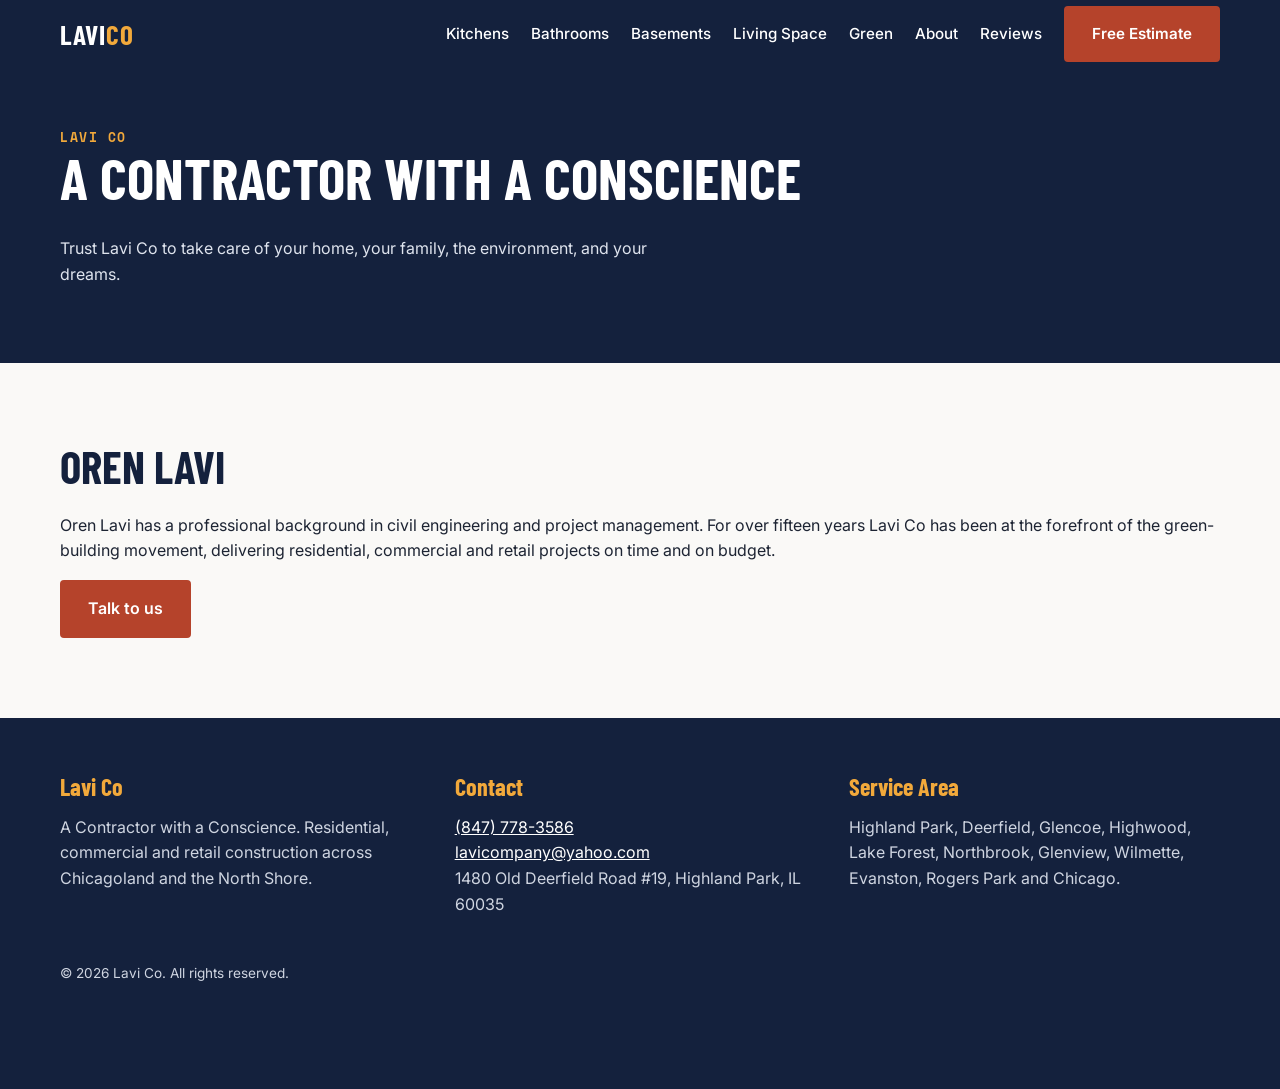
==== about.html @ 495c6290 "Initial Lavi Co website" ====
<!doctype html><html lang="en"><head><meta charset="utf-8"><meta name="viewport" content="width=device-width,initial-scale=1">
<title>About Lavi Co | A Contractor with a Conscience</title><meta name="description" content="Meet Oren Lavi and Lavi Co: over fifteen years of green-building and renovation experience in Chicagoland.">
<link rel="preconnect" href="https://fonts.googleapis.com"><link href="https://fonts.googleapis.com/css2?family=Barlow+Condensed:wght@600;700&family=Inter:wght@400;500;600&family=Space+Mono&display=swap" rel="stylesheet">
<link rel="stylesheet" href="assets/style.css"><script type="application/ld+json">{"@context": "https://schema.org", "@type": ["GeneralContractor", "LocalBusiness"], "name": "Lavi Co", "url": "https://lavicompany.com/", "telephone": "(847) 778-3586", "email": "lavicompany@yahoo.com", "address": {"@type": "PostalAddress", "streetAddress": "1480 Old Deerfield Road #19", "addressLocality": "Highland Park", "addressRegion": "IL", "postalCode": "60035", "addressCountry": "US"}, "areaServed": ["Highland Park", "Deerfield", "Glencoe", "Highwood", "Lake Forest", "Northbrook", "Glenview", "Wilmette", "Evanston", "Rogers Park", "Chicago"], "slogan": "A Contractor with a Conscience"}</script></head><body>
<header><div class="wrap"><a class="logo" href="/">Lavi<span>Co</span></a><button class="menu" onclick="document.querySelector('nav').classList.toggle('open')" aria-label="Menu">Menu</button>
<nav><a href="/kitchens.html">Kitchens</a><a href="/bathrooms.html">Bathrooms</a><a href="/basements.html">Basements</a><a href="/living-space.html">Living Space</a><a href="/green-building.html">Green</a><a href="/about.html">About</a><a href="/testimonials.html">Reviews</a><a class="btn" href="/contact.html">Free Estimate</a></nav></div></header>
<div class="page-head"><div class="wrap"><div class="eyebrow" style="color:var(--amber)">Lavi Co</div><h1>A Contractor with a Conscience</h1><p>Trust Lavi Co to take care of your home, your family, the environment, and your dreams.</p></div></div><section><div class="wrap"><h2>Oren Lavi</h2><p>Oren Lavi has a professional background in civil engineering and project management. For over fifteen years Lavi Co has been at the forefront of the green-building movement, delivering residential, commercial and retail projects on time and on budget.</p><a class="btn" href="/contact.html">Talk to us</a></div></section>
<footer><div class="wrap grid"><div><h3>Lavi Co</h3><p>A Contractor with a Conscience. Residential, commercial and retail construction across Chicagoland and the North Shore.</p></div>
<div><h3>Contact</h3><p><a href="tel:+18477783586">(847) 778-3586</a><br><a href="mailto:lavicompany@yahoo.com">lavicompany@yahoo.com</a><br>1480 Old Deerfield Road #19, Highland Park, IL 60035</p></div>
<div><h3>Service Area</h3><p>Highland Park, Deerfield, Glencoe, Highwood, Lake Forest, Northbrook, Glenview, Wilmette, Evanston, Rogers Park and Chicago.</p></div></div><div class="wrap"><p style="margin-top:30px;font-size:.85rem">© 2026 Lavi Co. All rights reserved.</p></div></footer>
<div class="bar"><a href="tel:+18477783586">Call</a><a href="/contact.html">Free Estimate</a></div></body></html>
---- assets/style.css ----
:root{--navy:#14213D;--brick:#B5432B;--amber:#F2A93B;--steel:#5B6573;--concrete:#EEF0F2;--plaster:#FAF9F7;--green:#2F7D5B}
*{box-sizing:border-box}html{scroll-behavior:smooth}
body{margin:0;font:400 1rem/1.6 Inter,system-ui,sans-serif;color:#1d2433;background:var(--plaster)}
h1,h2,h3{font-family:"Barlow Condensed",Impact,sans-serif;line-height:1.05;margin:0 0 .5em;color:var(--navy)}
h1{font-size:clamp(2.4rem,7vw,4.5rem);text-transform:uppercase}h2{font-size:clamp(1.8rem,4vw,2.8rem);text-transform:uppercase}h3{font-size:1.5rem}
a{color:var(--brick)}img{max-width:100%}
.wrap{max-width:1200px;margin:auto;padding:0 20px}
.eyebrow{font:600 .8rem "Space Mono",monospace;letter-spacing:.12em;text-transform:uppercase;color:var(--brick)}
header{position:sticky;top:0;z-index:20;background:var(--navy);color:#fff}
header .wrap{display:flex;align-items:center;justify-content:space-between;height:68px;gap:16px}
.logo{font:700 1.7rem "Barlow Condensed";color:#fff;text-decoration:none;text-transform:uppercase;letter-spacing:.04em}.logo span{color:var(--amber)}
nav{display:flex;gap:22px;align-items:center}nav a{color:#fff;text-decoration:none;font-weight:500;font-size:.95rem}nav a:hover{color:var(--amber)}
.menu{display:none;background:none;border:1px solid #fff5;color:#fff;padding:8px 12px;border-radius:4px;font-size:1rem}
.btn{display:inline-block;background:var(--brick);color:#fff!important;padding:14px 26px;border-radius:4px;font-weight:600;text-decoration:none;border:2px solid var(--brick);min-height:48px}
.btn:hover{background:#963520}.btn.alt{background:transparent;border-color:#fff}.btn.alt.dark{color:var(--navy)!important;border-color:var(--navy)}
.hero{background:var(--navy);color:#fff;padding:90px 0 100px;position:relative;overflow:hidden;
background-image:linear-gradient(#ffffff14 1px,transparent 1px),linear-gradient(90deg,#ffffff14 1px,transparent 1px);background-size:40px 40px}
.hero:after{content:"";position:absolute;right:-80px;top:0;bottom:0;width:260px;background:var(--brick);transform:skewX(-14deg);opacity:.9}
.hero .wrap{position:relative;z-index:1}.hero h1{color:#fff;max-width:760px}.hero p{max-width:600px;font-size:1.15rem;color:#dfe4ee}
.hero .eyebrow{color:var(--amber)}.cta{display:flex;gap:14px;flex-wrap:wrap;margin-top:28px}
.trust{background:var(--amber);color:var(--navy);font-weight:600}.trust .wrap{display:flex;gap:28px;flex-wrap:wrap;padding:14px 20px;justify-content:center}
section{padding:80px 0}.alt-bg{background:var(--concrete)}
.grid{display:grid;gap:24px;grid-template-columns:repeat(auto-fit,minmax(260px,1fr))}
.card{background:#fff;border:1px solid #dde1e6;border-radius:4px;padding:28px;box-shadow:0 2px 8px #0000000a}
.card .ico{width:48px;height:48px;background:var(--navy);color:var(--amber);display:grid;place-items:center;border-radius:4px;font-size:1.5rem;margin-bottom:14px}
.card a.more{font-weight:600;text-decoration:none}
.tile{aspect-ratio:4/3;background:linear-gradient(135deg,var(--navy),var(--steel));border-radius:4px;color:#fff;display:flex;align-items:flex-end;padding:16px;font:600 1.1rem "Barlow Condensed";position:relative}
.tile:before{content:"PHOTO PLACEHOLDER";position:absolute;top:12px;left:16px;font:.65rem "Space Mono";color:var(--amber);letter-spacing:.1em}
.steps{counter-reset:s}.steps .card:before{counter-increment:s;content:"0" counter(s);font:700 2.4rem "Barlow Condensed";color:var(--brick);display:block}
form{display:grid;gap:14px;max-width:640px}label{font-weight:600;font-size:.9rem}
input,select,textarea{width:100%;padding:13px;border:1px solid #b9bfc7;border-radius:4px;font:inherit;background:#fff}
.page-head{background:var(--navy);color:#fff;padding:60px 0}.page-head h1{color:#fff;font-size:clamp(2.2rem,5vw,3.6rem)}.page-head p{max-width:650px;color:#dfe4ee}
ul.check{list-style:none;padding:0}ul.check li{padding-left:28px;position:relative;margin:8px 0}ul.check li:before{content:"✓";position:absolute;left:0;color:var(--green);font-weight:700}
footer{background:var(--navy);color:#cfd5e1;padding:56px 0 90px}footer a{color:#fff}footer h3{color:var(--amber)}
.bar{display:none}
@media(max-width:820px){.menu{display:block}nav{display:none;position:absolute;top:68px;left:0;right:0;background:var(--navy);flex-direction:column;padding:20px;align-items:flex-start}nav.open{display:flex}
.hero:after{display:none}section{padding:56px 0}
.bar{display:flex;position:fixed;bottom:0;left:0;right:0;z-index:30}.bar a{flex:1;text-align:center;padding:15px;font-weight:600;color:#fff;text-decoration:none}.bar a:first-child{background:var(--navy)}.bar a:last-child{background:var(--brick)}}
@media(prefers-reduced-motion:reduce){html{scroll-behavior:auto}}
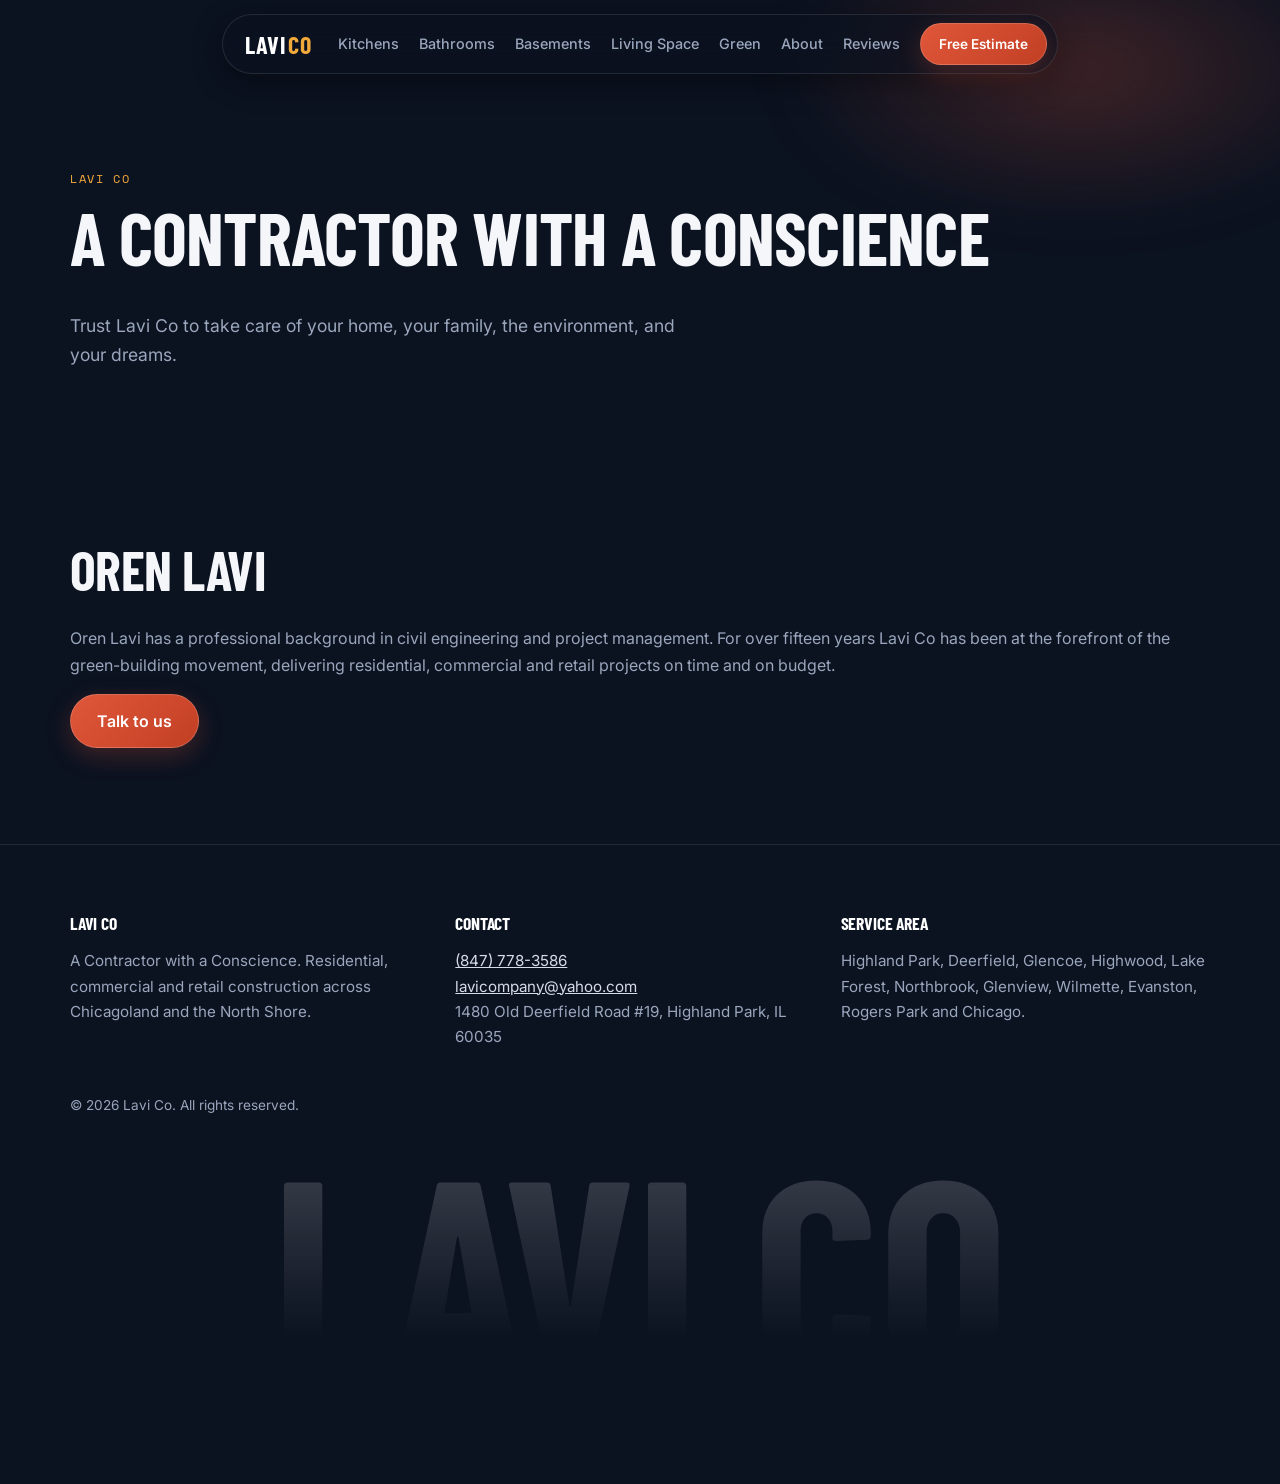
==== commit 453c4b95: "Redesign with 21st.dev-inspired dark UI: glass navbar, bento services, review marquee" ====
--- a/about.html
+++ b/about.html
@@ -2,10 +2,10 @@
 <title>About Lavi Co | A Contractor with a Conscience</title><meta name="description" content="Meet Oren Lavi and Lavi Co: over fifteen years of green-building and renovation experience in Chicagoland.">
 <link rel="preconnect" href="https://fonts.googleapis.com"><link href="https://fonts.googleapis.com/css2?family=Barlow+Condensed:wght@600;700&family=Inter:wght@400;500;600&family=Space+Mono&display=swap" rel="stylesheet">
 <link rel="stylesheet" href="assets/style.css"><script type="application/ld+json">{"@context": "https://schema.org", "@type": ["GeneralContractor", "LocalBusiness"], "name": "Lavi Co", "url": "https://lavicompany.com/", "telephone": "(847) 778-3586", "email": "lavicompany@yahoo.com", "address": {"@type": "PostalAddress", "streetAddress": "1480 Old Deerfield Road #19", "addressLocality": "Highland Park", "addressRegion": "IL", "postalCode": "60035", "addressCountry": "US"}, "areaServed": ["Highland Park", "Deerfield", "Glencoe", "Highwood", "Lake Forest", "Northbrook", "Glenview", "Wilmette", "Evanston", "Rogers Park", "Chicago"], "slogan": "A Contractor with a Conscience"}</script></head><body>
-<header><div class="wrap"><a class="logo" href="/">Lavi<span>Co</span></a><button class="menu" onclick="document.querySelector('nav').classList.toggle('open')" aria-label="Menu">Menu</button>
-<nav><a href="/kitchens.html">Kitchens</a><a href="/bathrooms.html">Bathrooms</a><a href="/basements.html">Basements</a><a href="/living-space.html">Living Space</a><a href="/green-building.html">Green</a><a href="/about.html">About</a><a href="/testimonials.html">Reviews</a><a class="btn" href="/contact.html">Free Estimate</a></nav></div></header>
-<div class="page-head"><div class="wrap"><div class="eyebrow" style="color:var(--amber)">Lavi Co</div><h1>A Contractor with a Conscience</h1><p>Trust Lavi Co to take care of your home, your family, the environment, and your dreams.</p></div></div><section><div class="wrap"><h2>Oren Lavi</h2><p>Oren Lavi has a professional background in civil engineering and project management. For over fifteen years Lavi Co has been at the forefront of the green-building movement, delivering residential, commercial and retail projects on time and on budget.</p><a class="btn" href="/contact.html">Talk to us</a></div></section>
-<footer><div class="wrap grid"><div><h3>Lavi Co</h3><p>A Contractor with a Conscience. Residential, commercial and retail construction across Chicagoland and the North Shore.</p></div>
+<header><div class="wrap"><div class="navbox"><a class="logo" href="/">Lavi<span>Co</span></a><button class="menu" onclick="document.querySelector('nav').classList.toggle('open')" aria-label="Menu">Menu ☰</button>
+<nav><a href="/kitchens.html">Kitchens</a><a href="/bathrooms.html">Bathrooms</a><a href="/basements.html">Basements</a><a href="/living-space.html">Living Space</a><a href="/green-building.html">Green</a><a href="/about.html">About</a><a href="/testimonials.html">Reviews</a><a class="btn sm" href="/contact.html">Free Estimate</a></nav></div></div></header>
+<div class="page-head"><div class="wrap"><span class="eyebrow">Lavi Co</span><h1>A Contractor with a Conscience</h1><p>Trust Lavi Co to take care of your home, your family, the environment, and your dreams.</p></div></div><section><div class="wrap"><h2>Oren Lavi</h2><p>Oren Lavi has a professional background in civil engineering and project management. For over fifteen years Lavi Co has been at the forefront of the green-building movement, delivering residential, commercial and retail projects on time and on budget.</p><a class="btn" href="/contact.html">Talk to us</a></div></section>
+<footer><div class="wrap"><div class="grid"><div><h3>Lavi Co</h3><p>A Contractor with a Conscience. Residential, commercial and retail construction across Chicagoland and the North Shore.</p></div>
 <div><h3>Contact</h3><p><a href="tel:+18477783586">(847) 778-3586</a><br><a href="mailto:lavicompany@yahoo.com">lavicompany@yahoo.com</a><br>1480 Old Deerfield Road #19, Highland Park, IL 60035</p></div>
-<div><h3>Service Area</h3><p>Highland Park, Deerfield, Glencoe, Highwood, Lake Forest, Northbrook, Glenview, Wilmette, Evanston, Rogers Park and Chicago.</p></div></div><div class="wrap"><p style="margin-top:30px;font-size:.85rem">© 2026 Lavi Co. All rights reserved.</p></div></footer>
+<div><h3>Service Area</h3><p>Highland Park, Deerfield, Glencoe, Highwood, Lake Forest, Northbrook, Glenview, Wilmette, Evanston, Rogers Park and Chicago.</p></div></div><p style="margin-top:30px;font-size:.85rem">© 2026 Lavi Co. All rights reserved.</p><div class="word">Lavi Co</div></div></footer>
 <div class="bar"><a href="tel:+18477783586">Call</a><a href="/contact.html">Free Estimate</a></div></body></html>
--- a/assets/style.css
+++ b/assets/style.css
@@ -1,39 +1,59 @@
-:root{--navy:#14213D;--brick:#B5432B;--amber:#F2A93B;--steel:#5B6573;--concrete:#EEF0F2;--plaster:#FAF9F7;--green:#2F7D5B}
+:root{--bg:#0B1220;--bg2:#101a2e;--ink:#F4F6FA;--mut:#9AA6BC;--line:rgba(255,255,255,.1);--brick:#E0573A;--amber:#F2A93B;--card:rgba(255,255,255,.04)}
 *{box-sizing:border-box}html{scroll-behavior:smooth}
-body{margin:0;font:400 1rem/1.6 Inter,system-ui,sans-serif;color:#1d2433;background:var(--plaster)}
-h1,h2,h3{font-family:"Barlow Condensed",Impact,sans-serif;line-height:1.05;margin:0 0 .5em;color:var(--navy)}
-h1{font-size:clamp(2.4rem,7vw,4.5rem);text-transform:uppercase}h2{font-size:clamp(1.8rem,4vw,2.8rem);text-transform:uppercase}h3{font-size:1.5rem}
-a{color:var(--brick)}img{max-width:100%}
-.wrap{max-width:1200px;margin:auto;padding:0 20px}
-.eyebrow{font:600 .8rem "Space Mono",monospace;letter-spacing:.12em;text-transform:uppercase;color:var(--brick)}
-header{position:sticky;top:0;z-index:20;background:var(--navy);color:#fff}
-header .wrap{display:flex;align-items:center;justify-content:space-between;height:68px;gap:16px}
-.logo{font:700 1.7rem "Barlow Condensed";color:#fff;text-decoration:none;text-transform:uppercase;letter-spacing:.04em}.logo span{color:var(--amber)}
-nav{display:flex;gap:22px;align-items:center}nav a{color:#fff;text-decoration:none;font-weight:500;font-size:.95rem}nav a:hover{color:var(--amber)}
-.menu{display:none;background:none;border:1px solid #fff5;color:#fff;padding:8px 12px;border-radius:4px;font-size:1rem}
-.btn{display:inline-block;background:var(--brick);color:#fff!important;padding:14px 26px;border-radius:4px;font-weight:600;text-decoration:none;border:2px solid var(--brick);min-height:48px}
-.btn:hover{background:#963520}.btn.alt{background:transparent;border-color:#fff}.btn.alt.dark{color:var(--navy)!important;border-color:var(--navy)}
-.hero{background:var(--navy);color:#fff;padding:90px 0 100px;position:relative;overflow:hidden;
-background-image:linear-gradient(#ffffff14 1px,transparent 1px),linear-gradient(90deg,#ffffff14 1px,transparent 1px);background-size:40px 40px}
-.hero:after{content:"";position:absolute;right:-80px;top:0;bottom:0;width:260px;background:var(--brick);transform:skewX(-14deg);opacity:.9}
-.hero .wrap{position:relative;z-index:1}.hero h1{color:#fff;max-width:760px}.hero p{max-width:600px;font-size:1.15rem;color:#dfe4ee}
-.hero .eyebrow{color:var(--amber)}.cta{display:flex;gap:14px;flex-wrap:wrap;margin-top:28px}
-.trust{background:var(--amber);color:var(--navy);font-weight:600}.trust .wrap{display:flex;gap:28px;flex-wrap:wrap;padding:14px 20px;justify-content:center}
-section{padding:80px 0}.alt-bg{background:var(--concrete)}
-.grid{display:grid;gap:24px;grid-template-columns:repeat(auto-fit,minmax(260px,1fr))}
-.card{background:#fff;border:1px solid #dde1e6;border-radius:4px;padding:28px;box-shadow:0 2px 8px #0000000a}
-.card .ico{width:48px;height:48px;background:var(--navy);color:var(--amber);display:grid;place-items:center;border-radius:4px;font-size:1.5rem;margin-bottom:14px}
-.card a.more{font-weight:600;text-decoration:none}
-.tile{aspect-ratio:4/3;background:linear-gradient(135deg,var(--navy),var(--steel));border-radius:4px;color:#fff;display:flex;align-items:flex-end;padding:16px;font:600 1.1rem "Barlow Condensed";position:relative}
-.tile:before{content:"PHOTO PLACEHOLDER";position:absolute;top:12px;left:16px;font:.65rem "Space Mono";color:var(--amber);letter-spacing:.1em}
-.steps{counter-reset:s}.steps .card:before{counter-increment:s;content:"0" counter(s);font:700 2.4rem "Barlow Condensed";color:var(--brick);display:block}
-form{display:grid;gap:14px;max-width:640px}label{font-weight:600;font-size:.9rem}
-input,select,textarea{width:100%;padding:13px;border:1px solid #b9bfc7;border-radius:4px;font:inherit;background:#fff}
-.page-head{background:var(--navy);color:#fff;padding:60px 0}.page-head h1{color:#fff;font-size:clamp(2.2rem,5vw,3.6rem)}.page-head p{max-width:650px;color:#dfe4ee}
-ul.check{list-style:none;padding:0}ul.check li{padding-left:28px;position:relative;margin:8px 0}ul.check li:before{content:"✓";position:absolute;left:0;color:var(--green);font-weight:700}
-footer{background:var(--navy);color:#cfd5e1;padding:56px 0 90px}footer a{color:#fff}footer h3{color:var(--amber)}
+body{margin:0;font:400 1rem/1.65 Inter,system-ui,sans-serif;color:var(--ink);background:var(--bg);-webkit-font-smoothing:antialiased}
+h1,h2,h3{font-family:"Barlow Condensed",Impact,sans-serif;line-height:1.02;margin:0 0 .5em;letter-spacing:-.01em}
+h1{font-size:clamp(2.8rem,8vw,6rem);text-transform:uppercase;font-weight:700}h2{font-size:clamp(2rem,5vw,3.4rem);text-transform:uppercase}h3{font-size:1.6rem}
+p{color:var(--mut)}a{color:var(--amber)}
+.wrap{max-width:1180px;margin:auto;padding:0 20px}
+.grad{background:linear-gradient(90deg,var(--amber),var(--brick));-webkit-background-clip:text;background-clip:text;color:transparent}
+.pill{display:inline-flex;gap:8px;align-items:center;border:1px solid var(--line);background:var(--card);padding:6px 14px;border-radius:99px;font-size:.8rem;color:var(--mut);backdrop-filter:blur(8px)}
+.pill:before{content:"";width:7px;height:7px;border-radius:50%;background:var(--amber);box-shadow:0 0 10px var(--amber)}
+header{position:fixed;top:14px;left:0;right:0;z-index:50;pointer-events:none}
+header .wrap{display:flex;justify-content:center}
+.navbox{pointer-events:auto;display:flex;align-items:center;gap:26px;padding:8px 10px 8px 22px;border:1px solid var(--line);border-radius:99px;background:rgba(11,18,32,.65);backdrop-filter:blur(16px);box-shadow:0 8px 30px #0006;max-width:100%}
+.logo{font:700 1.5rem "Barlow Condensed";color:#fff;text-decoration:none;text-transform:uppercase;letter-spacing:.05em}.logo span{color:var(--amber)}
+nav{display:flex;gap:20px;align-items:center}nav a{color:var(--mut);text-decoration:none;font-size:.9rem;font-weight:500;transition:.2s}nav a:hover{color:#fff}
+.menu{display:none;background:none;border:0;color:#fff;font-size:1rem;cursor:pointer}
+.btn{display:inline-block;background:linear-gradient(135deg,var(--brick),#c23f24);color:#fff!important;padding:13px 26px;border-radius:99px;font-weight:600;text-decoration:none;border:1px solid #ffffff30;box-shadow:0 0 0 0 #E0573A00,0 8px 24px #E0573A40;transition:.25s}
+.btn:hover{transform:translateY(-2px);box-shadow:0 10px 34px #E0573A70}.btn.sm{padding:9px 18px;font-size:.85rem}
+.btn.ghost{background:var(--card);box-shadow:none;border-color:var(--line);backdrop-filter:blur(8px)}.btn.ghost:hover{background:#ffffff14}
+.hero{position:relative;padding:190px 0 120px;overflow:hidden;text-align:center}
+.hero:before{content:"";position:absolute;inset:0;background-image:linear-gradient(var(--line) 1px,transparent 1px),linear-gradient(90deg,var(--line) 1px,transparent 1px);background-size:56px 56px;-webkit-mask-image:radial-gradient(ellipse 70% 60% at 50% 30%,#000 30%,transparent 80%);mask-image:radial-gradient(ellipse 70% 60% at 50% 30%,#000 30%,transparent 80%)}
+.hero:after{content:"";position:absolute;width:700px;height:420px;left:50%;top:-120px;transform:translateX(-50%);background:radial-gradient(closest-side,#E0573A55,#F2A93B22 55%,transparent);filter:blur(40px)}
+.hero .wrap{position:relative;z-index:1}.hero h1{max-width:900px;margin:22px auto}.hero p.lead{max-width:600px;margin:0 auto;font-size:1.15rem}
+.cta{display:flex;gap:12px;flex-wrap:wrap;justify-content:center;margin-top:34px}
+.stats{display:grid;grid-template-columns:repeat(auto-fit,minmax(150px,1fr));gap:1px;margin-top:70px;border:1px solid var(--line);border-radius:20px;overflow:hidden;background:var(--line)}
+.stats div{background:var(--bg2);padding:22px}.stats b{display:block;font:700 2.2rem "Barlow Condensed";color:#fff}.stats span{color:var(--mut);font-size:.85rem}
+section{padding:96px 0;position:relative}.head{max-width:640px;margin-bottom:44px}
+.eyebrow{font:500 .75rem "Space Mono",monospace;letter-spacing:.14em;text-transform:uppercase;color:var(--amber);display:block;margin-bottom:12px}
+.bento{display:grid;gap:16px;grid-template-columns:repeat(6,1fr)}
+.cell{grid-column:span 2;position:relative;border:1px solid var(--line);border-radius:22px;padding:30px;background:linear-gradient(180deg,#ffffff0a,#ffffff03);overflow:hidden;transition:.3s;text-decoration:none;color:inherit;display:block;min-height:230px}
+.cell:before{content:"";position:absolute;width:260px;height:260px;right:-90px;top:-90px;background:radial-gradient(closest-side,#F2A93B30,transparent);opacity:0;transition:.4s}
+.cell:hover{transform:translateY(-4px);border-color:#F2A93B66}.cell:hover:before{opacity:1}
+.cell.w{grid-column:span 3}.cell.big{grid-column:span 4}.cell h3{color:#fff}.cell p{margin:0}
+.ico{width:46px;height:46px;border-radius:14px;border:1px solid var(--line);background:var(--card);display:grid;place-items:center;font-size:1.4rem;margin-bottom:46px}
+.arrow{position:absolute;right:26px;bottom:24px;color:var(--amber)}
+.steps{display:grid;gap:16px;grid-template-columns:repeat(auto-fit,minmax(230px,1fr));counter-reset:s}
+.step{border:1px solid var(--line);border-radius:22px;padding:28px;background:var(--card)}.step:before{counter-increment:s;content:"0" counter(s);font:700 3rem "Barlow Condensed";background:linear-gradient(var(--amber),transparent);-webkit-background-clip:text;background-clip:text;color:transparent;display:block}
+.tile{aspect-ratio:4/3;border-radius:22px;border:1px solid var(--line);background:radial-gradient(circle at 30% 20%,#E0573A44,transparent 55%),linear-gradient(135deg,#17233e,#0d1526);display:flex;align-items:flex-end;padding:20px;font:600 1.3rem "Barlow Condensed";position:relative;overflow:hidden}
+.tile:before{content:"PHOTO PLACEHOLDER";position:absolute;top:16px;left:20px;font:.62rem "Space Mono";color:var(--amber);letter-spacing:.1em}
+.grid{display:grid;gap:16px;grid-template-columns:repeat(auto-fit,minmax(280px,1fr))}
+.marq{overflow:hidden;-webkit-mask-image:linear-gradient(90deg,transparent,#000 10%,#000 90%,transparent);mask-image:linear-gradient(90deg,transparent,#000 10%,#000 90%,transparent)}
+.track{display:flex;gap:16px;width:max-content;animation:m 60s linear infinite}.marq:hover .track{animation-play-state:paused}
+@keyframes m{to{transform:translateX(-50%)}}
+.rev{width:320px;flex:none;border:1px solid var(--line);border-radius:22px;padding:24px;background:var(--card)}.rev b{display:block;color:#fff}.rev small{color:var(--amber)}.rev p{margin:10px 0 0;font-size:.92rem}
+.card{border:1px solid var(--line);border-radius:22px;padding:28px;background:var(--card)}.card h3{color:#fff}
+.page-head{padding:170px 0 60px;position:relative;overflow:hidden}.page-head:after{content:"";position:absolute;width:600px;height:300px;right:-100px;top:-80px;background:radial-gradient(closest-side,#E0573A40,transparent);filter:blur(30px)}
+.page-head .wrap{position:relative;z-index:1}.page-head h1{font-size:clamp(2.6rem,6vw,4.6rem)}.page-head p{max-width:620px;font-size:1.1rem}
+ul.check{list-style:none;padding:0}ul.check li{padding-left:30px;position:relative;margin:12px 0;color:#d5dbe8}ul.check li:before{content:"✓";position:absolute;left:0;color:var(--amber);font-weight:700}
+form{display:grid;gap:14px}label{font-weight:600;font-size:.85rem;color:#d5dbe8;display:block;margin-bottom:6px}
+input,select,textarea{width:100%;padding:14px;border:1px solid var(--line);border-radius:14px;font:inherit;background:var(--card);color:#fff}input:focus,select:focus,textarea:focus{outline:2px solid var(--amber);border-color:transparent}
+select option{color:#000}
+.cta-box{border:1px solid var(--line);border-radius:28px;padding:64px 24px;text-align:center;background:radial-gradient(ellipse at 50% 0,#E0573A33,transparent 65%),var(--bg2)}
+footer{position:relative;overflow:hidden;border-top:1px solid var(--line);padding:70px 0 110px}footer h3{font-size:1.1rem;color:#fff;text-transform:uppercase}footer a{color:#d5dbe8}footer p{font-size:.95rem}
+footer .word{font:700 clamp(5rem,22vw,17rem)/.8 "Barlow Condensed";text-transform:uppercase;text-align:center;margin-top:40px;background:linear-gradient(180deg,#ffffff30,transparent 85%);-webkit-background-clip:text;background-clip:text;color:transparent;user-select:none}
 .bar{display:none}
-@media(max-width:820px){.menu{display:block}nav{display:none;position:absolute;top:68px;left:0;right:0;background:var(--navy);flex-direction:column;padding:20px;align-items:flex-start}nav.open{display:flex}
-.hero:after{display:none}section{padding:56px 0}
-.bar{display:flex;position:fixed;bottom:0;left:0;right:0;z-index:30}.bar a{flex:1;text-align:center;padding:15px;font-weight:600;color:#fff;text-decoration:none}.bar a:first-child{background:var(--navy)}.bar a:last-child{background:var(--brick)}}
-@media(prefers-reduced-motion:reduce){html{scroll-behavior:auto}}
+@media(max-width:860px){.cell,.cell.w,.cell.big{grid-column:span 6}.menu{display:block}nav{display:none;position:absolute;top:62px;left:20px;right:20px;flex-direction:column;align-items:flex-start;padding:22px;border:1px solid var(--line);border-radius:22px;background:rgba(11,18,32,.96);backdrop-filter:blur(16px)}nav.open{display:flex}.navbox{position:relative;width:100%;justify-content:space-between}
+.hero{padding:140px 0 80px}section{padding:64px 0}
+.bar{display:flex;position:fixed;bottom:12px;left:12px;right:12px;z-index:60;gap:8px}.bar a{flex:1;text-align:center;padding:14px;font-weight:600;color:#fff;text-decoration:none;border-radius:99px;backdrop-filter:blur(14px);border:1px solid var(--line)}.bar a:first-child{background:rgba(20,33,61,.9)}.bar a:last-child{background:var(--brick)}}
+@media(prefers-reduced-motion:reduce){html{scroll-behavior:auto}.track{animation:none}}
